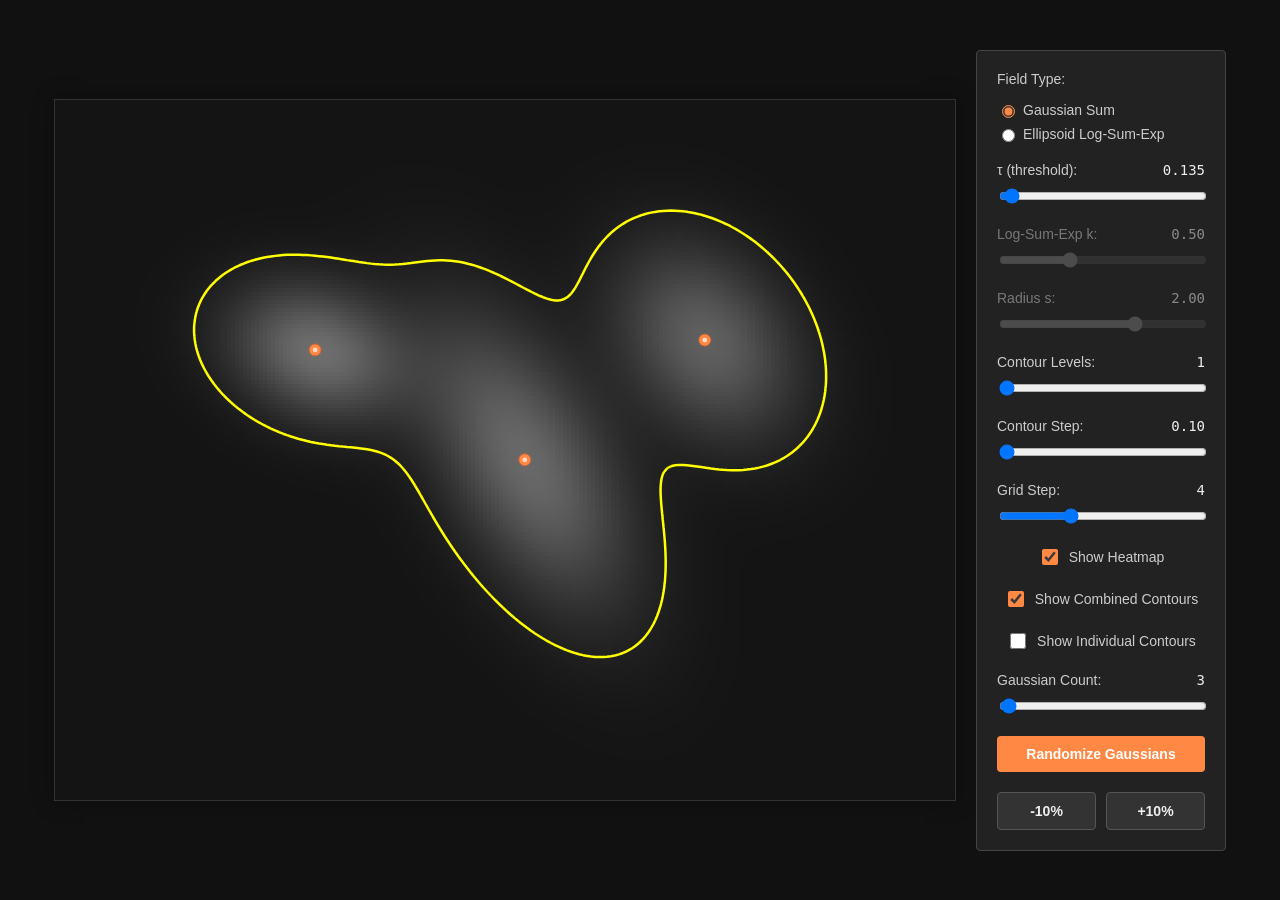
==== index.html @ 4552c9de "Update mobile UI" ====
<!DOCTYPE html>
<html lang="en">
<head>
  <meta charset="UTF-8" />
  <meta name="viewport" content="width=device-width, initial-scale=1.0, maximum-scale=1.0, user-scalable=no" />
  <title>Gaussian / LogSumExp Visualizer Scaffold</title>
  <link rel="stylesheet" href="style.css">
</head>
<body>
  <div class="app">
    <canvas id="view" width="900" height="700"></canvas>
    <button id="toggleControlsButton" class="toggle-controls-button" aria-label="Toggle controls">
      ⚙️ Settings
    </button>
    <div class="controls" id="controls">
      <div class="radio-group">
        <label>Field Type:</label>
        <div class="radio-options">
          <label class="radio-label">
            <input type="radio" name="fieldType" value="gaussian" checked autocomplete="off">
            <span>Gaussian Sum</span>
          </label>
          <label class="radio-label">
            <input type="radio" name="fieldType" value="ellipsoidLogSumExp" autocomplete="off">
            <span>Ellipsoid Log-Sum-Exp</span>
          </label>
        </div>
      </div>

      <div class="slider-control" id="gaussianTauControl">
        <div class="slider-label-row">
          <label for="gaussianTauSlider">τ (threshold):</label>
          <span id="gaussianTauValue">0.135</span>
        </div>
        <input type="range" id="gaussianTauSlider" min="0.001" max="5.0" step="0.001" value="0.135">
      </div>
      
      <div class="slider-control" id="logSumExpKControl">
        <div class="slider-label-row">
          <label for="logSumExpKSlider">Log-Sum-Exp k:</label>
          <span id="logSumExpKValue">0.50</span>
        </div>
        <input type="range" id="logSumExpKSlider" min="0.01" max="1.5" step="0.01" value="0.5">
      </div>
      
      <div class="slider-control" id="ellipsoidSControl">
        <div class="slider-label-row">
          <label for="ellipsoidSSlider">Radius s:</label>
          <span id="ellipsoidSValue">2.00</span>
        </div>
        <input type="range" id="ellipsoidSSlider" min="0.01" max="3.0" step="0.01" value="2.0">
      </div>
      
      <div class="slider-control">
        <div class="slider-label-row">
          <label for="contourLevelsSlider">Contour Levels:</label>
          <span id="contourLevelsValue">1</span>
        </div>
        <input type="range" id="contourLevelsSlider" min="1" max="20" step="1" value="1">
      </div>
      
      <div class="slider-control">
        <div class="slider-label-row">
          <label for="contourStepSlider">Contour Step:</label>
          <span id="contourStepValue">0.10</span>
        </div>
        <input type="range" id="contourStepSlider" min="0.1" max="5.0" step="0.1" value="0.1">
      </div>
      
      <div class="slider-control">
        <div class="slider-label-row">
          <label for="gridStepSlider">Grid Step:</label>
          <span id="gridStepValue">4</span>
        </div>
        <input type="range" id="gridStepSlider" min="1" max="10" step="1" value="4">
      </div>
      
      <div class="checkbox-control">
        <label class="checkbox-label">
          <input type="checkbox" id="showHeatmapCheckbox" checked>
          <span>Show Heatmap</span>
        </label>
      </div>
      
      <div class="checkbox-control">
        <label class="checkbox-label">
          <input type="checkbox" id="showCombinedContoursCheckbox" checked>
          <span>Show Combined Contours</span>
        </label>
      </div>
      
      <div class="checkbox-control">
        <label class="checkbox-label">
          <input type="checkbox" id="showIndividualCheckbox">
          <span>Show Individual Contours</span>
        </label>
      </div>
      
      <div class="slider-control">
        <div class="slider-label-row">
          <label for="gaussianCountSlider">Gaussian Count:</label>
          <span id="gaussianCountValue">50</span>
        </div>
        <input type="range" id="gaussianCountSlider" min="1" max="200" step="1" value="3">
      </div>
      
      <button id="randomizeButton" class="action-button">Randomize Gaussians</button>
      
      <div class="button-group">
        <button id="scaleDownButton" class="scale-button">-10%</button>
        <button id="scaleUpButton" class="scale-button">+10%</button>
      </div>
    </div>
  </div>

  <script src="field-math.js"></script>
  <script src="renderer.js"></script>
  <script src="main.js"></script>
</body>
</html>
---- style.css ----
* {
  box-sizing: border-box;
}

html, body {
  margin: 0;
  padding: 0;
  width: 100%;
  height: 100%;
  background: #111;
  color: #eee;
  font-family: sans-serif;
}

.app {
  width: 100vw;
  height: 100vh;
  display: flex;
  flex-direction: row;
  align-items: center;
  justify-content: center;
  gap: 20px;
  overflow: hidden;
  padding: 20px;
}

#view {
  touch-action: none;
  -webkit-user-select: none;
  user-select: none;
}

.controls {
  padding: 20px;
  background: #222;
  border: 1px solid #444;
  border-radius: 4px;
  display: flex;
  flex-direction: column;
  gap: 20px;
  min-width: 250px;
}

.controls label {
  font-size: 14px;
  color: #ccc;
}

.radio-group {
  display: flex;
  flex-direction: column;
  gap: 10px;
}

.radio-group > label {
  font-size: 14px;
  color: #ccc;
  margin-bottom: 5px;
}

.radio-options {
  display: flex;
  flex-direction: column;
  gap: 8px;
}

.radio-label {
  display: flex;
  align-items: center;
  gap: 5px;
  cursor: pointer;
  font-size: 14px;
  color: #ccc;
}

.radio-label:hover {
  color: #fff;
}

.radio-label input[type="radio"] {
  cursor: pointer;
  accent-color: #ff8844;
}

.slider-control {
  display: flex;
  flex-direction: column;
  gap: 8px;
}

.slider-label-row {
  display: flex;
  justify-content: space-between;
  align-items: center;
}

.slider-control label {
  font-size: 14px;
  color: #ccc;
}

.slider-control input[type="range"] {
  width: 100%;
  cursor: pointer;
}

.checkbox-control {
  display: flex;
  align-items: center;
}

.checkbox-label {
  display: flex;
  align-items: center;
  gap: 8px;
  cursor: pointer;
  font-size: 14px;
  color: #ccc;
}

.checkbox-label:hover {
  color: #fff;
}

.checkbox-label input[type="checkbox"] {
  cursor: pointer;
  accent-color: #ff8844;
}

.action-button {
  padding: 10px 16px;
  background: #ff8844;
  color: #fff;
  border: none;
  border-radius: 4px;
  cursor: pointer;
  font-size: 14px;
  font-weight: bold;
  transition: background 0.2s;
}

.action-button:hover {
  background: #ff6622;
}

.action-button:active {
  background: #ee5511;
}

.button-group {
  display: flex;
  gap: 8px;
}

.scale-button {
  flex: 1;
  padding: 8px 12px;
  background: #444;
  color: #ccc;
  border: 1px solid #666;
  border-radius: 4px;
  cursor: pointer;
  font-size: 14px;
  transition: background 0.2s;
}

.scale-button:hover {
  background: #555;
  color: #fff;
}

.scale-button:active {
  background: #333;
}

.toggle-controls-button {
  display: none;
  position: fixed;
  bottom: 20px;
  right: 20px;
  padding: 12px 20px;
  background: #ff8844;
  color: #fff;
  border: none;
  border-radius: 24px;
  cursor: pointer;
  font-size: 16px;
  font-weight: bold;
  box-shadow: 0 4px 12px rgba(0, 0, 0, 0.4);
  z-index: 1000;
  transition: all 0.3s;
}

.toggle-controls-button:hover {
  background: #ff6622;
  transform: scale(1.05);
}

.toggle-controls-button:active {
  transform: scale(0.95);
}

/* レスポンシブデザイン: タブレット以下 */
@media (max-width: 768px) {
  .app {
    flex-direction: column;
    padding: 0;
    gap: 0;
    align-items: flex-start;
    justify-content: flex-start;
  }
  
  #view {
    width: 100vw !important;
    max-width: 100vw;
    display: block;
    margin: 0;
    position: relative;
  }
  
  .controls {
    position: fixed;
    bottom: 0;
    left: 0;
    right: 0;
    width: 100%;
    min-width: auto;
    overflow-y: auto;
    transition: max-height 0.3s ease, padding 0.3s ease;
    border-radius: 16px 16px 0 0;
    box-shadow: 0 -4px 12px rgba(0, 0, 0, 0.4);
    z-index: 999;
  }
  
  .toggle-controls-button.hidden {
    opacity: 0;
    pointer-events: none;
  }
}

/* レスポンシブデザイン: 481px～768px タブレット */
@media (min-width: 481px) and (max-width: 768px) {
  #view {
    height: 65vh !important;
  }
  
  .controls {
    max-height: 0;
    padding: 0 20px;
  }
  
  .controls.expanded {
    max-height: 65vh;
    padding: 20px;
  }
  
  /* タブレットではトグルボタンを表示 */
  .toggle-controls-button {
    display: block !important;
  }
}

/* レスポンシブデザイン: スマートフォン */
@media (max-width: 480px) {
  body {
    font-size: 14px;
  }
  
  .app {
    padding: 0;
    gap: 0;
    align-items: flex-start;
    justify-content: flex-start;
  }
  
  #view {
    height: 45vh !important;
    margin: 0;
    display: block;
  }
  
  .controls {
    position: fixed;
    bottom: 0;
    left: 0;
    right: 0;
    max-height: 55vh;
    padding: 15px;
    overflow-y: auto;
    border-radius: 12px 12px 0 0;
    /* スマホでは常に表示 */
    display: flex !important;
    opacity: 1 !important;
    pointer-events: auto !important;
  }
  
  /* スマホではexpandedクラスは不要だが一応設定 */
  .controls.expanded {
    max-height: 55vh;
  }
  
  .radio-label span,
  .checkbox-label span,
  .slider-control label {
    font-size: 13px;
  }
  
  /* スマホではトグルボタンを非表示 */
  .toggle-controls-button {
    display: none !important;
  }
}

.slider-control input[type="range"]:disabled {
  cursor: not-allowed;
  opacity: 0.5;
}

.slider-control span {
  font-size: 14px;
  color: #eee;
  font-family: monospace;
}

.checkbox-control {
  display: flex;
  flex-direction: column;
  gap: 5px;
}

.checkbox-label {
  display: flex;
  align-items: center;
  gap: 8px;
  cursor: pointer;
  font-size: 14px;
  color: #ccc;
}

.checkbox-label:hover {
  color: #fff;
}

.checkbox-label input[type="checkbox"] {
  cursor: pointer;
  accent-color: #ff8844;
  width: 16px;
  height: 16px;
}

.action-button {
  padding: 10px 16px;
  background: #ff8844;
  border: none;
  border-radius: 4px;
  color: #fff;
  font-size: 14px;
  font-weight: bold;
  cursor: pointer;
  transition: background 0.2s;
}

.action-button:hover {
  background: #ff9955;
}

.action-button:active {
  background: #ee7733;
}

.button-group {
  display: flex;
  gap: 10px;
}

.scale-button {
  flex: 1;
  padding: 10px 16px;
  background: #333;
  border: 1px solid #555;
  border-radius: 4px;
  color: #eee;
  font-size: 14px;
  font-weight: bold;
  cursor: pointer;
  transition: background 0.2s;
}

.scale-button:hover {
  background: #444;
}

.scale-button:active {
  background: #555;
}

canvas {
  display: block;
  background: #1a1a1a;
  border: 1px solid #333;
  box-shadow: 0 0 20px rgba(0, 0, 0, 0.35);
}
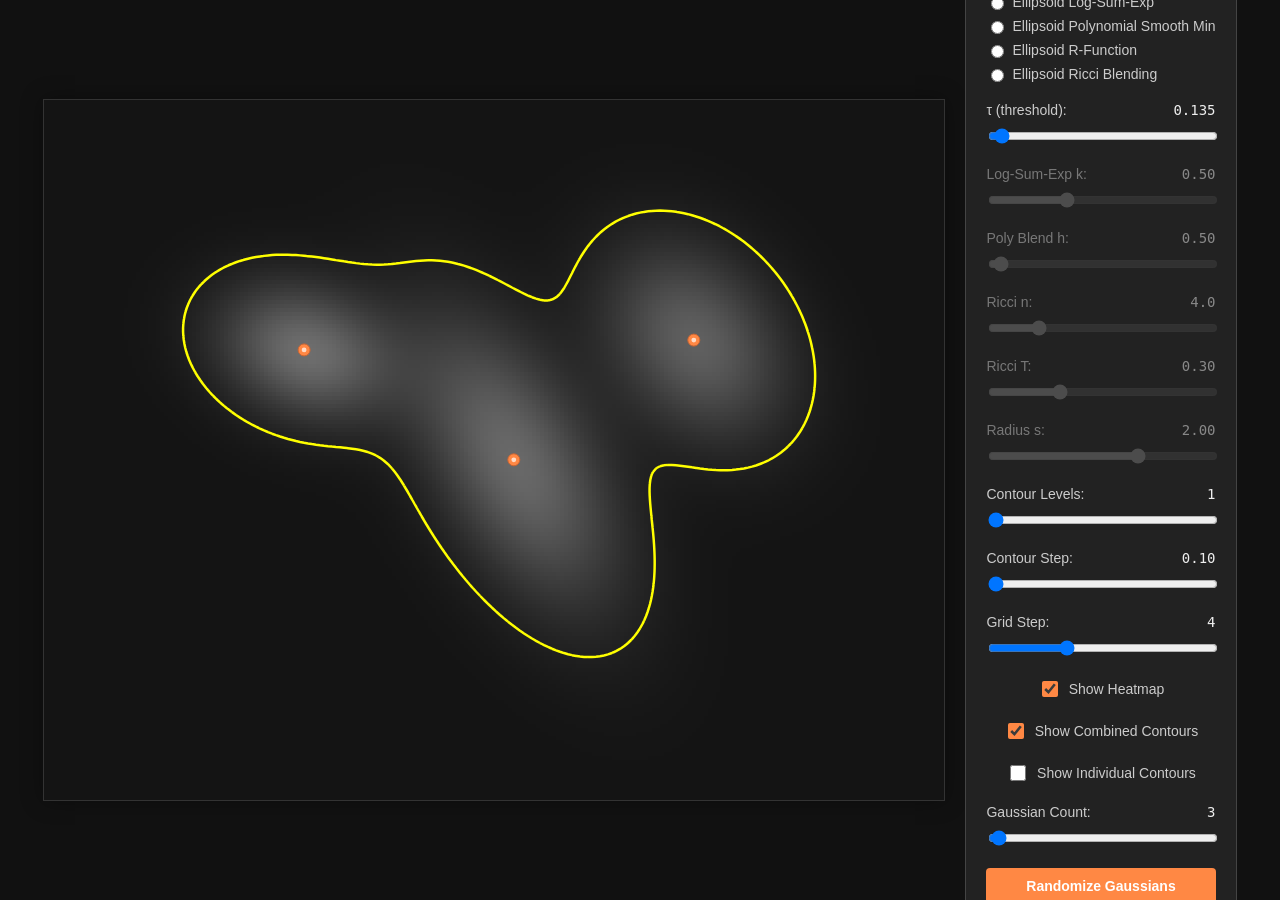
==== commit f26816f2: "Restore ricci, r-function, polynomial" ====
--- a/index.html
+++ b/index.html
@@ -24,6 +24,18 @@
             <input type="radio" name="fieldType" value="ellipsoidLogSumExp" autocomplete="off">
             <span>Ellipsoid Log-Sum-Exp</span>
           </label>
+          <label class="radio-label">
+            <input type="radio" name="fieldType" value="ellipsoidPolyMin" autocomplete="off">
+            <span>Ellipsoid Polynomial Smooth Min</span>
+          </label>
+          <label class="radio-label">
+            <input type="radio" name="fieldType" value="ellipsoidRUnion" autocomplete="off">
+            <span>Ellipsoid R-Function</span>
+          </label>
+          <label class="radio-label">
+            <input type="radio" name="fieldType" value="ellipsoidRicci" autocomplete="off">
+            <span>Ellipsoid Ricci Blending</span>
+          </label>
         </div>
       </div>
 
@@ -41,6 +53,30 @@
           <span id="logSumExpKValue">0.50</span>
         </div>
         <input type="range" id="logSumExpKSlider" min="0.01" max="1.5" step="0.01" value="0.5">
+      </div>
+      
+      <div class="slider-control" id="polyBlendHControl">
+        <div class="slider-label-row">
+          <label for="polyBlendHSlider">Poly Blend h:</label>
+          <span id="polyBlendHValue">0.50</span>
+        </div>
+        <input type="range" id="polyBlendHSlider" min="0.1" max="20.0" step="0.1" value="0.5">
+      </div>
+      
+      <div class="slider-control" id="ricciNControl">
+        <div class="slider-label-row">
+          <label for="ricciNSlider">Ricci n:</label>
+          <span id="ricciNValue">4.0</span>
+        </div>
+        <input type="range" id="ricciNSlider" min="1.0" max="16.0" step="0.5" value="4.0">
+      </div>
+      
+      <div class="slider-control" id="ricciTControl">
+        <div class="slider-label-row">
+          <label for="ricciTSlider">Ricci T:</label>
+          <span id="ricciTValue">0.30</span>
+        </div>
+        <input type="range" id="ricciTSlider" min="0.0" max="1.0" step="0.02" value="0.3">
       </div>
       
       <div class="slider-control" id="ellipsoidSControl">
--- a/style.css
+++ b/style.css
@@ -201,7 +201,7 @@
 }
 
 /* レスポンシブデザイン: タブレット以下 */
-@media (max-width: 768px) {
+@media (max-width: 1024px) {
   .app {
     flex-direction: column;
     padding: 0;
@@ -212,6 +212,7 @@
   
   #view {
     width: 100vw !important;
+    height: 50vh !important;
     max-width: 100vw;
     display: block;
     margin: 0;
@@ -224,39 +225,22 @@
     left: 0;
     right: 0;
     width: 100%;
+    max-height: 50vh;
     min-width: auto;
+    padding: 15px;
     overflow-y: auto;
-    transition: max-height 0.3s ease, padding 0.3s ease;
     border-radius: 16px 16px 0 0;
     box-shadow: 0 -4px 12px rgba(0, 0, 0, 0.4);
     z-index: 999;
-  }
-  
-  .toggle-controls-button.hidden {
-    opacity: 0;
-    pointer-events: none;
-  }
-}
-
-/* レスポンシブデザイン: 481px～768px タブレット */
-@media (min-width: 481px) and (max-width: 768px) {
-  #view {
-    height: 65vh !important;
-  }
-  
-  .controls {
-    max-height: 0;
-    padding: 0 20px;
-  }
-  
-  .controls.expanded {
-    max-height: 65vh;
-    padding: 20px;
-  }
-  
-  /* タブレットではトグルボタンを表示 */
+    /* タブレット・スマホ共に常に表示 */
+    display: flex !important;
+    opacity: 1 !important;
+    pointer-events: auto !important;
+  }
+  
+  /* トグルボタンを非表示 */
   .toggle-controls-button {
-    display: block !important;
+    display: none !important;
   }
 }
 
@@ -266,36 +250,11 @@
     font-size: 14px;
   }
   
-  .app {
-    padding: 0;
-    gap: 0;
-    align-items: flex-start;
-    justify-content: flex-start;
-  }
-  
   #view {
     height: 45vh !important;
-    margin: 0;
-    display: block;
   }
   
   .controls {
-    position: fixed;
-    bottom: 0;
-    left: 0;
-    right: 0;
-    max-height: 55vh;
-    padding: 15px;
-    overflow-y: auto;
-    border-radius: 12px 12px 0 0;
-    /* スマホでは常に表示 */
-    display: flex !important;
-    opacity: 1 !important;
-    pointer-events: auto !important;
-  }
-  
-  /* スマホではexpandedクラスは不要だが一応設定 */
-  .controls.expanded {
     max-height: 55vh;
   }
   
@@ -303,11 +262,6 @@
   .checkbox-label span,
   .slider-control label {
     font-size: 13px;
-  }
-  
-  /* スマホではトグルボタンを非表示 */
-  .toggle-controls-button {
-    display: none !important;
   }
 }
 
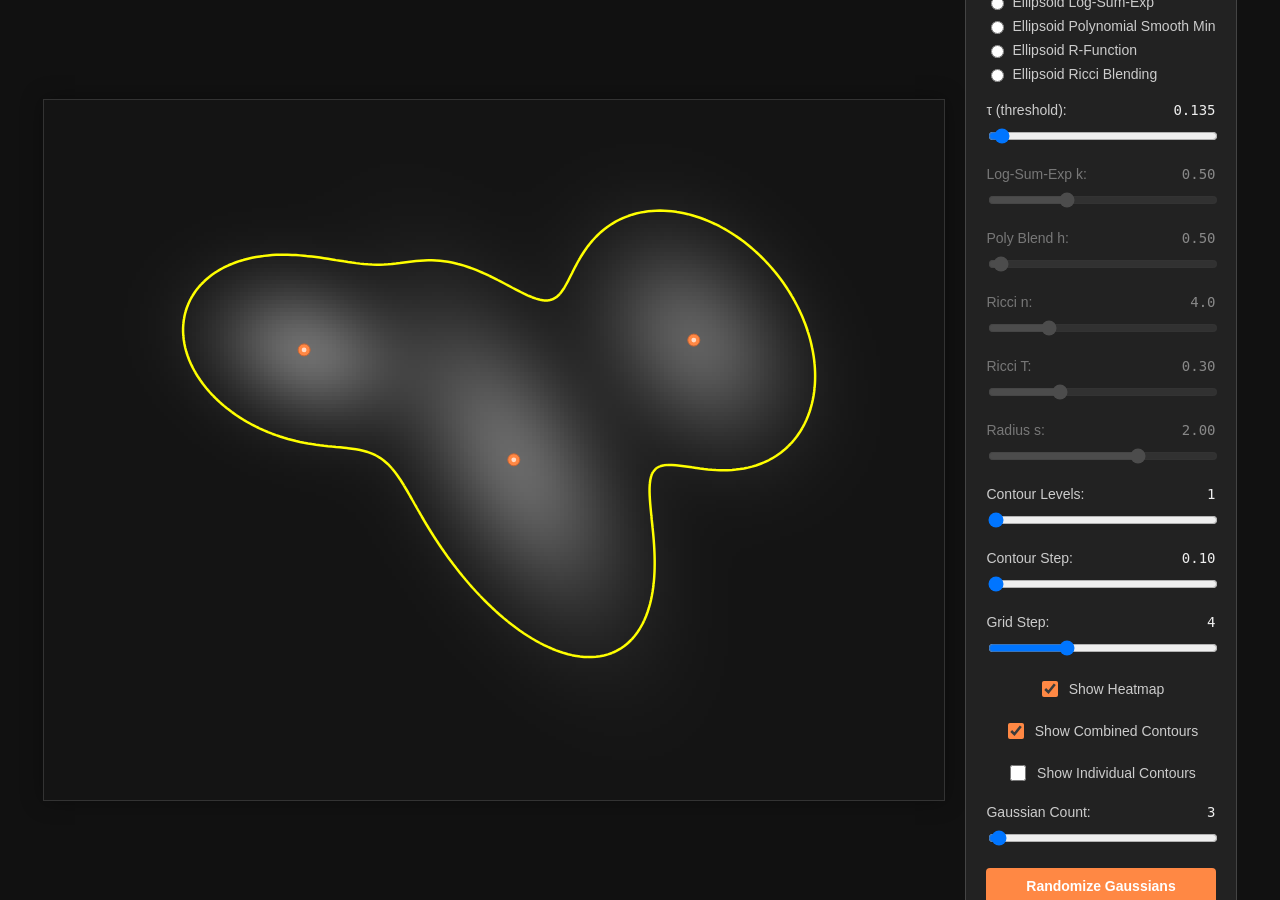
==== commit 72ff03d0: "gaussian based ricci" ====
--- a/index.html
+++ b/index.html
@@ -68,7 +68,7 @@
           <label for="ricciNSlider">Ricci n:</label>
           <span id="ricciNValue">4.0</span>
         </div>
-        <input type="range" id="ricciNSlider" min="1.0" max="16.0" step="0.5" value="4.0">
+        <input type="range" id="ricciNSlider" min="0.1" max="16.0" step="0.1" value="4.0">
       </div>
       
       <div class="slider-control" id="ricciTControl">
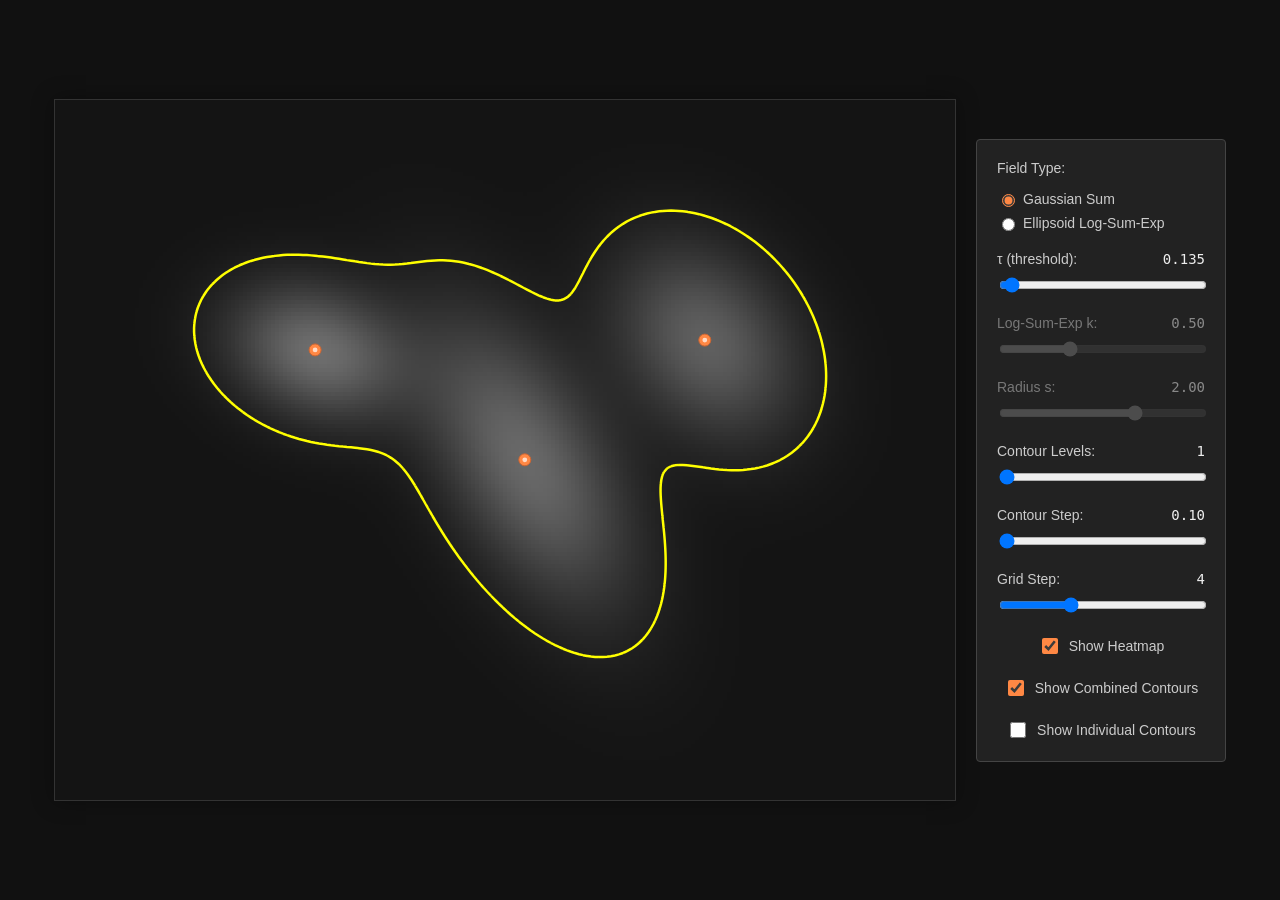
==== commit b023986e: "Delete unnecessary parts" ====
--- a/index.html
+++ b/index.html
@@ -24,18 +24,6 @@
             <input type="radio" name="fieldType" value="ellipsoidLogSumExp" autocomplete="off">
             <span>Ellipsoid Log-Sum-Exp</span>
           </label>
-          <label class="radio-label">
-            <input type="radio" name="fieldType" value="ellipsoidPolyMin" autocomplete="off">
-            <span>Ellipsoid Polynomial Smooth Min</span>
-          </label>
-          <label class="radio-label">
-            <input type="radio" name="fieldType" value="ellipsoidRUnion" autocomplete="off">
-            <span>Ellipsoid R-Function</span>
-          </label>
-          <label class="radio-label">
-            <input type="radio" name="fieldType" value="ellipsoidRicci" autocomplete="off">
-            <span>Ellipsoid Ricci Blending</span>
-          </label>
         </div>
       </div>
 
@@ -53,30 +41,6 @@
           <span id="logSumExpKValue">0.50</span>
         </div>
         <input type="range" id="logSumExpKSlider" min="0.01" max="1.5" step="0.01" value="0.5">
-      </div>
-      
-      <div class="slider-control" id="polyBlendHControl">
-        <div class="slider-label-row">
-          <label for="polyBlendHSlider">Poly Blend h:</label>
-          <span id="polyBlendHValue">0.50</span>
-        </div>
-        <input type="range" id="polyBlendHSlider" min="0.1" max="20.0" step="0.1" value="0.5">
-      </div>
-      
-      <div class="slider-control" id="ricciNControl">
-        <div class="slider-label-row">
-          <label for="ricciNSlider">Ricci n:</label>
-          <span id="ricciNValue">4.0</span>
-        </div>
-        <input type="range" id="ricciNSlider" min="0.1" max="16.0" step="0.1" value="4.0">
-      </div>
-      
-      <div class="slider-control" id="ricciTControl">
-        <div class="slider-label-row">
-          <label for="ricciTSlider">Ricci T:</label>
-          <span id="ricciTValue">0.30</span>
-        </div>
-        <input type="range" id="ricciTSlider" min="0.0" max="1.0" step="0.02" value="0.3">
       </div>
       
       <div class="slider-control" id="ellipsoidSControl">
@@ -132,20 +96,6 @@
         </label>
       </div>
       
-      <div class="slider-control">
-        <div class="slider-label-row">
-          <label for="gaussianCountSlider">Gaussian Count:</label>
-          <span id="gaussianCountValue">50</span>
-        </div>
-        <input type="range" id="gaussianCountSlider" min="1" max="200" step="1" value="3">
-      </div>
-      
-      <button id="randomizeButton" class="action-button">Randomize Gaussians</button>
-      
-      <div class="button-group">
-        <button id="scaleDownButton" class="scale-button">-10%</button>
-        <button id="scaleUpButton" class="scale-button">+10%</button>
-      </div>
     </div>
   </div>
 
--- a/style.css
+++ b/style.css
@@ -125,52 +125,6 @@
 .checkbox-label input[type="checkbox"] {
   cursor: pointer;
   accent-color: #ff8844;
-}
-
-.action-button {
-  padding: 10px 16px;
-  background: #ff8844;
-  color: #fff;
-  border: none;
-  border-radius: 4px;
-  cursor: pointer;
-  font-size: 14px;
-  font-weight: bold;
-  transition: background 0.2s;
-}
-
-.action-button:hover {
-  background: #ff6622;
-}
-
-.action-button:active {
-  background: #ee5511;
-}
-
-.button-group {
-  display: flex;
-  gap: 8px;
-}
-
-.scale-button {
-  flex: 1;
-  padding: 8px 12px;
-  background: #444;
-  color: #ccc;
-  border: 1px solid #666;
-  border-radius: 4px;
-  cursor: pointer;
-  font-size: 14px;
-  transition: background 0.2s;
-}
-
-.scale-button:hover {
-  background: #555;
-  color: #fff;
-}
-
-.scale-button:active {
-  background: #333;
 }
 
 .toggle-controls-button {
@@ -302,52 +256,6 @@
   height: 16px;
 }
 
-.action-button {
-  padding: 10px 16px;
-  background: #ff8844;
-  border: none;
-  border-radius: 4px;
-  color: #fff;
-  font-size: 14px;
-  font-weight: bold;
-  cursor: pointer;
-  transition: background 0.2s;
-}
-
-.action-button:hover {
-  background: #ff9955;
-}
-
-.action-button:active {
-  background: #ee7733;
-}
-
-.button-group {
-  display: flex;
-  gap: 10px;
-}
-
-.scale-button {
-  flex: 1;
-  padding: 10px 16px;
-  background: #333;
-  border: 1px solid #555;
-  border-radius: 4px;
-  color: #eee;
-  font-size: 14px;
-  font-weight: bold;
-  cursor: pointer;
-  transition: background 0.2s;
-}
-
-.scale-button:hover {
-  background: #444;
-}
-
-.scale-button:active {
-  background: #555;
-}
-
 canvas {
   display: block;
   background: #1a1a1a;
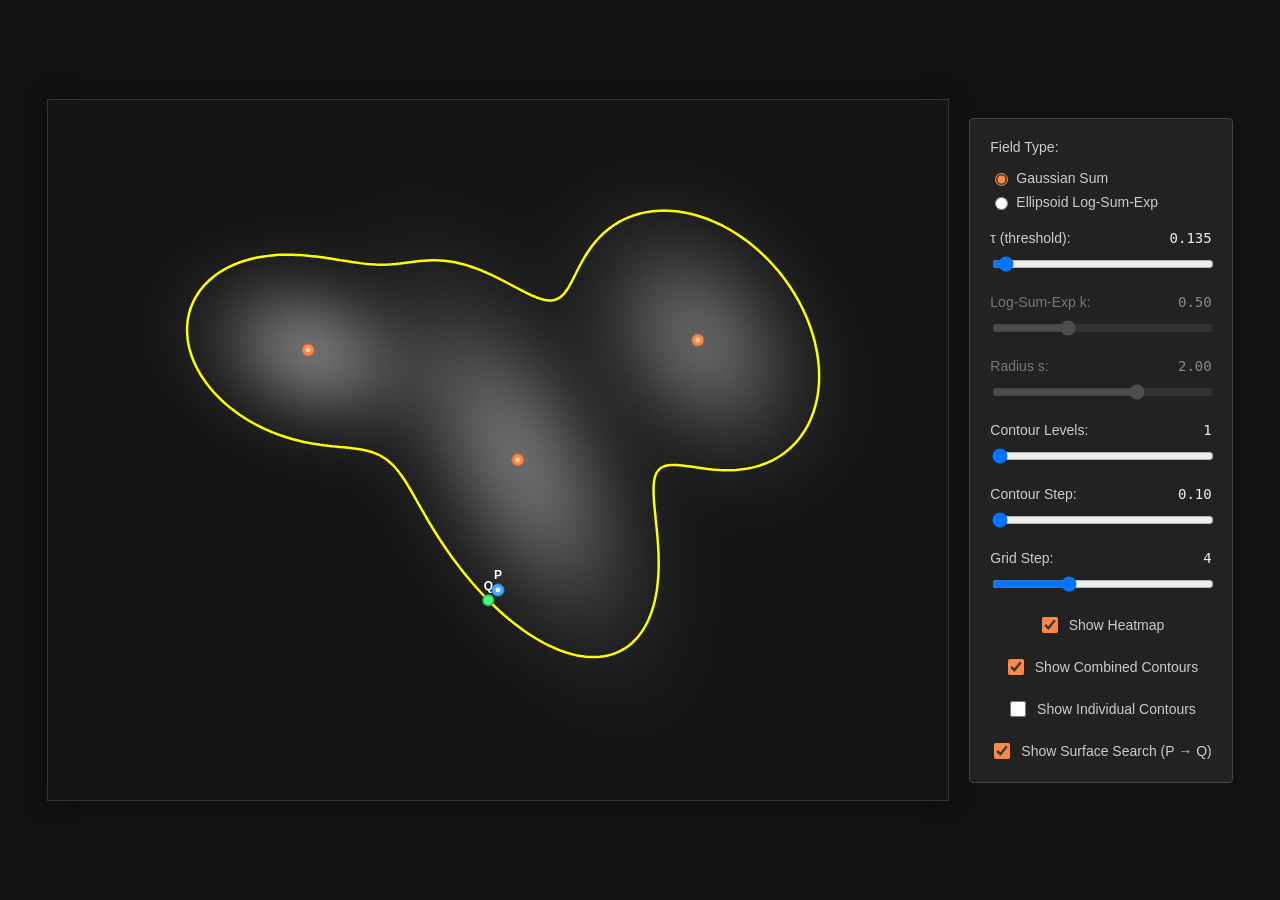
==== commit 32c8ea41: "Add surface search" ====
--- a/index.html
+++ b/index.html
@@ -95,7 +95,14 @@
           <span>Show Individual Contours</span>
         </label>
       </div>
-      
+
+      <div class="checkbox-control">
+        <label class="checkbox-label">
+          <input type="checkbox" id="showSurfaceSearchCheckbox" checked>
+          <span>Show Surface Search (P → Q)</span>
+        </label>
+      </div>
+
     </div>
   </div>
 
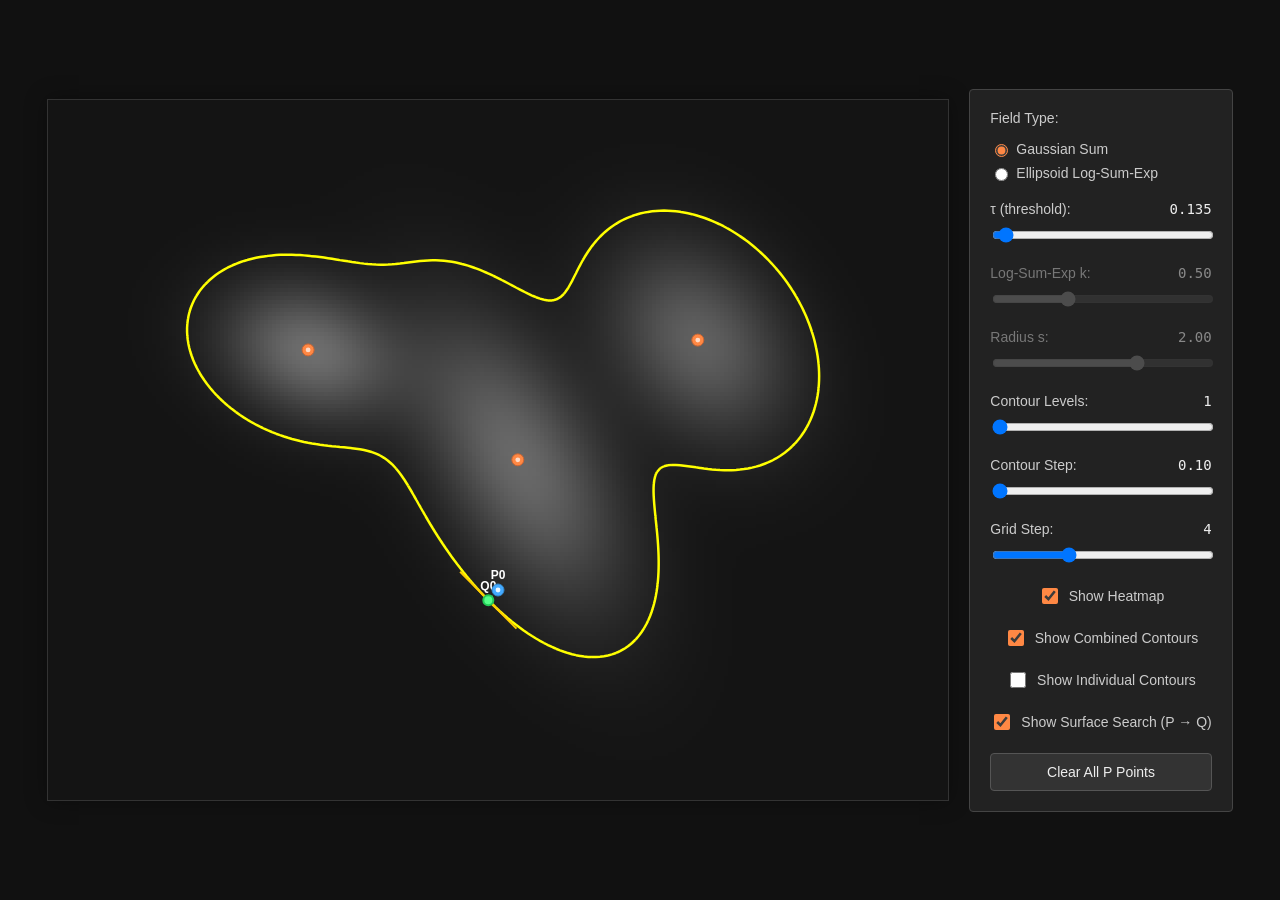
==== commit 4756b290: "Add clear p button" ====
--- a/index.html
+++ b/index.html
@@ -103,6 +103,8 @@
         </label>
       </div>
 
+      <button id="clearPointsButton" class="action-button">Clear All P Points</button>
+
     </div>
   </div>
 
--- a/style.css
+++ b/style.css
@@ -125,6 +125,25 @@
 .checkbox-label input[type="checkbox"] {
   cursor: pointer;
   accent-color: #ff8844;
+}
+
+.action-button {
+  padding: 10px 16px;
+  background: #333;
+  color: #eee;
+  border: 1px solid #555;
+  border-radius: 4px;
+  cursor: pointer;
+  font-size: 14px;
+}
+
+.action-button:hover {
+  background: #444;
+  border-color: #ff8844;
+}
+
+.action-button:active {
+  background: #222;
 }
 
 .toggle-controls-button {
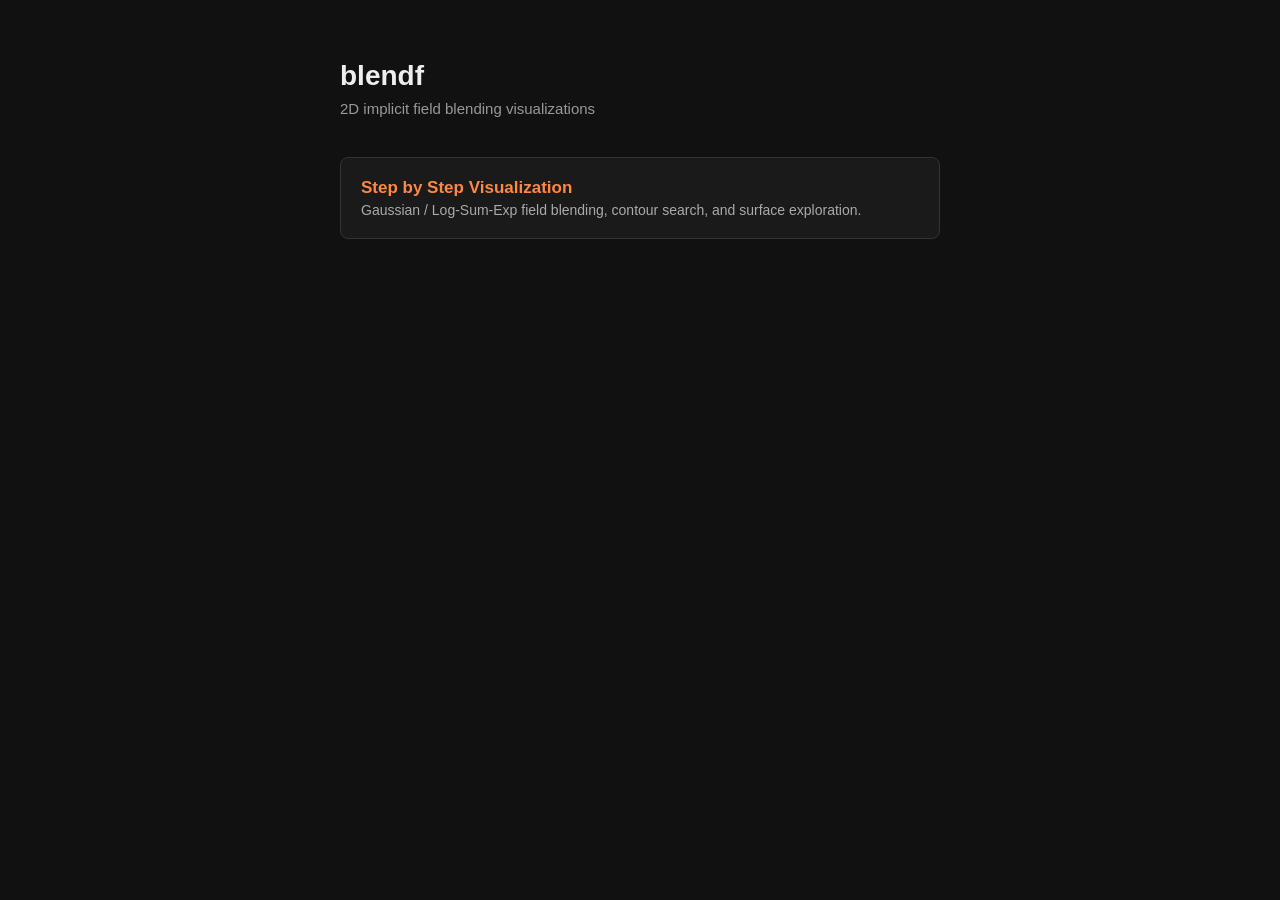
==== commit 9e08eb9d: "Separate pages" ====
--- a/index.html
+++ b/index.html
@@ -2,114 +2,88 @@
 <html lang="en">
 <head>
   <meta charset="UTF-8" />
-  <meta name="viewport" content="width=device-width, initial-scale=1.0, maximum-scale=1.0, user-scalable=no" />
-  <title>Gaussian / LogSumExp Visualizer Scaffold</title>
-  <link rel="stylesheet" href="style.css">
+  <meta name="viewport" content="width=device-width, initial-scale=1.0" />
+  <title>blendf</title>
+  <style>
+    * {
+      box-sizing: border-box;
+    }
+
+    html, body {
+      margin: 0;
+      padding: 0;
+      width: 100%;
+      min-height: 100%;
+      background: #111;
+      color: #eee;
+      font-family: sans-serif;
+    }
+
+    .top {
+      max-width: 640px;
+      margin: 0 auto;
+      padding: 60px 20px;
+    }
+
+    h1 {
+      margin: 0 0 8px;
+      font-size: 28px;
+    }
+
+    .subtitle {
+      color: #999;
+      margin: 0 0 40px;
+      font-size: 15px;
+    }
+
+    .demo-list {
+      display: flex;
+      flex-direction: column;
+      gap: 16px;
+    }
+
+    .demo-link {
+      display: block;
+      padding: 20px;
+      background: #1a1a1a;
+      border: 1px solid #333;
+      border-radius: 8px;
+      text-decoration: none;
+      color: #eee;
+      transition: border-color 0.2s, background 0.2s;
+    }
+
+    .demo-link:hover {
+      border-color: #ff8844;
+      background: #221a14;
+    }
+
+    .demo-link .demo-title {
+      display: block;
+      font-size: 17px;
+      font-weight: bold;
+      color: #ff8844;
+      margin-bottom: 4px;
+    }
+
+    .demo-link .demo-desc {
+      display: block;
+      font-size: 14px;
+      color: #aaa;
+    }
+  </style>
 </head>
 <body>
-  <div class="app">
-    <canvas id="view" width="900" height="700"></canvas>
-    <button id="toggleControlsButton" class="toggle-controls-button" aria-label="Toggle controls">
-      ⚙️ Settings
-    </button>
-    <div class="controls" id="controls">
-      <div class="radio-group">
-        <label>Field Type:</label>
-        <div class="radio-options">
-          <label class="radio-label">
-            <input type="radio" name="fieldType" value="gaussian" checked autocomplete="off">
-            <span>Gaussian Sum</span>
-          </label>
-          <label class="radio-label">
-            <input type="radio" name="fieldType" value="ellipsoidLogSumExp" autocomplete="off">
-            <span>Ellipsoid Log-Sum-Exp</span>
-          </label>
-        </div>
-      </div>
+  <div class="top">
+    <h1>blendf</h1>
+    <p class="subtitle">2D implicit field blending visualizations</p>
 
-      <div class="slider-control" id="gaussianTauControl">
-        <div class="slider-label-row">
-          <label for="gaussianTauSlider">τ (threshold):</label>
-          <span id="gaussianTauValue">0.135</span>
-        </div>
-        <input type="range" id="gaussianTauSlider" min="0.001" max="5.0" step="0.001" value="0.135">
-      </div>
-      
-      <div class="slider-control" id="logSumExpKControl">
-        <div class="slider-label-row">
-          <label for="logSumExpKSlider">Log-Sum-Exp k:</label>
-          <span id="logSumExpKValue">0.50</span>
-        </div>
-        <input type="range" id="logSumExpKSlider" min="0.01" max="1.5" step="0.01" value="0.5">
-      </div>
-      
-      <div class="slider-control" id="ellipsoidSControl">
-        <div class="slider-label-row">
-          <label for="ellipsoidSSlider">Radius s:</label>
-          <span id="ellipsoidSValue">2.00</span>
-        </div>
-        <input type="range" id="ellipsoidSSlider" min="0.01" max="3.0" step="0.01" value="2.0">
-      </div>
-      
-      <div class="slider-control">
-        <div class="slider-label-row">
-          <label for="contourLevelsSlider">Contour Levels:</label>
-          <span id="contourLevelsValue">1</span>
-        </div>
-        <input type="range" id="contourLevelsSlider" min="1" max="20" step="1" value="1">
-      </div>
-      
-      <div class="slider-control">
-        <div class="slider-label-row">
-          <label for="contourStepSlider">Contour Step:</label>
-          <span id="contourStepValue">0.10</span>
-        </div>
-        <input type="range" id="contourStepSlider" min="0.1" max="5.0" step="0.1" value="0.1">
-      </div>
-      
-      <div class="slider-control">
-        <div class="slider-label-row">
-          <label for="gridStepSlider">Grid Step:</label>
-          <span id="gridStepValue">4</span>
-        </div>
-        <input type="range" id="gridStepSlider" min="1" max="10" step="1" value="4">
-      </div>
-      
-      <div class="checkbox-control">
-        <label class="checkbox-label">
-          <input type="checkbox" id="showHeatmapCheckbox" checked>
-          <span>Show Heatmap</span>
-        </label>
-      </div>
-      
-      <div class="checkbox-control">
-        <label class="checkbox-label">
-          <input type="checkbox" id="showCombinedContoursCheckbox" checked>
-          <span>Show Combined Contours</span>
-        </label>
-      </div>
-      
-      <div class="checkbox-control">
-        <label class="checkbox-label">
-          <input type="checkbox" id="showIndividualCheckbox">
-          <span>Show Individual Contours</span>
-        </label>
-      </div>
-
-      <div class="checkbox-control">
-        <label class="checkbox-label">
-          <input type="checkbox" id="showSurfaceSearchCheckbox" checked>
-          <span>Show Surface Search (P → Q)</span>
-        </label>
-      </div>
-
-      <button id="clearPointsButton" class="action-button">Clear All P Points</button>
-
+    <div class="demo-list">
+      <a class="demo-link" href="step-by-step.html">
+        <span class="demo-title">Step by Step Visualization</span>
+        <span class="demo-desc">Gaussian / Log-Sum-Exp field blending, contour search, and surface exploration.</span>
+      </a>
     </div>
   </div>
-
-  <script src="field-math.js"></script>
-  <script src="renderer.js"></script>
-  <script src="main.js"></script>
 </body>
 </html>
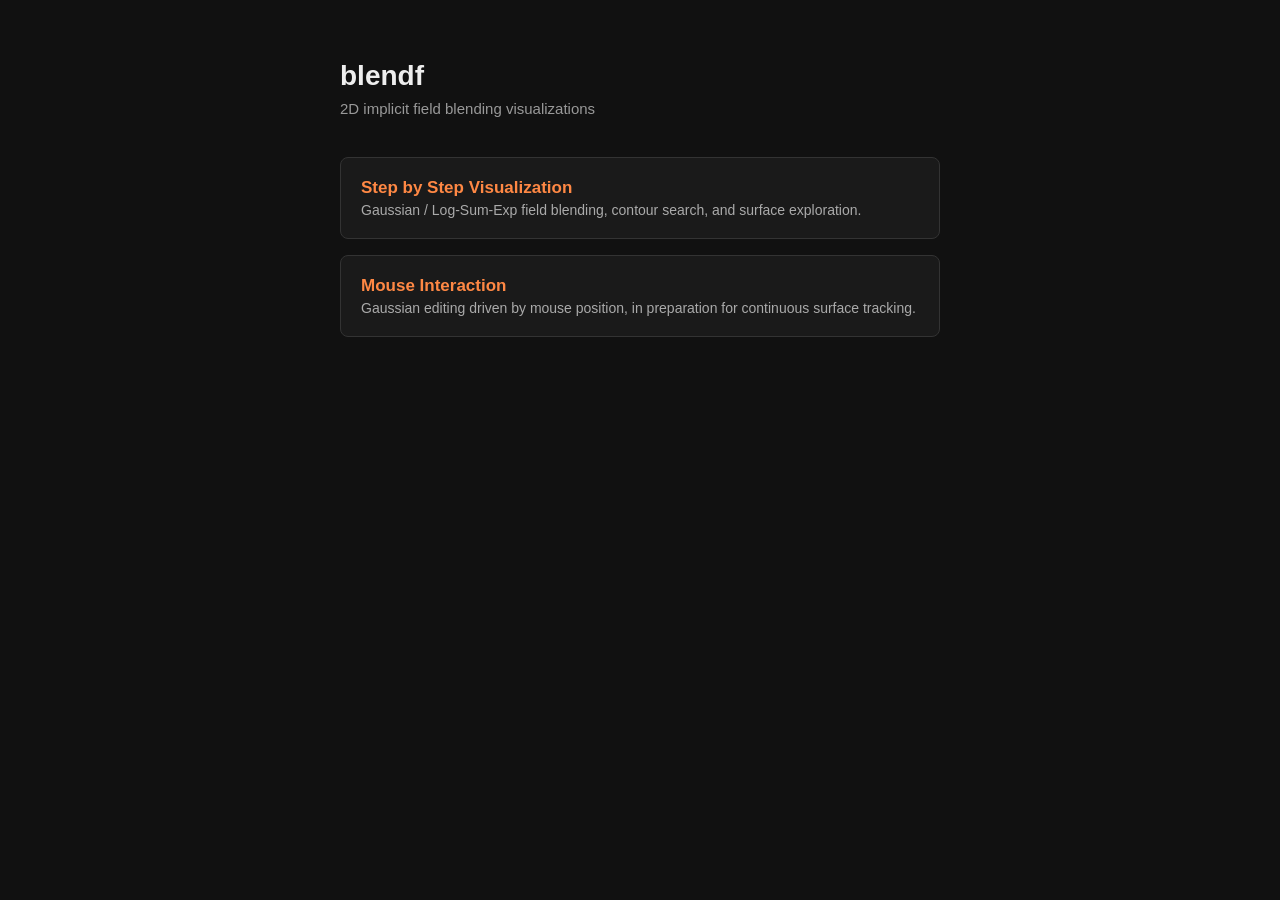
==== commit 25610ae4: "Add mouse interaction page" ====
--- a/index.html
+++ b/index.html
@@ -83,6 +83,10 @@
         <span class="demo-title">Step by Step Visualization</span>
         <span class="demo-desc">Gaussian / Log-Sum-Exp field blending, contour search, and surface exploration.</span>
       </a>
+      <a class="demo-link" href="mouse-interaction.html">
+        <span class="demo-title">Mouse Interaction</span>
+        <span class="demo-desc">Gaussian editing driven by mouse position, in preparation for continuous surface tracking.</span>
+      </a>
     </div>
   </div>
 </body>
